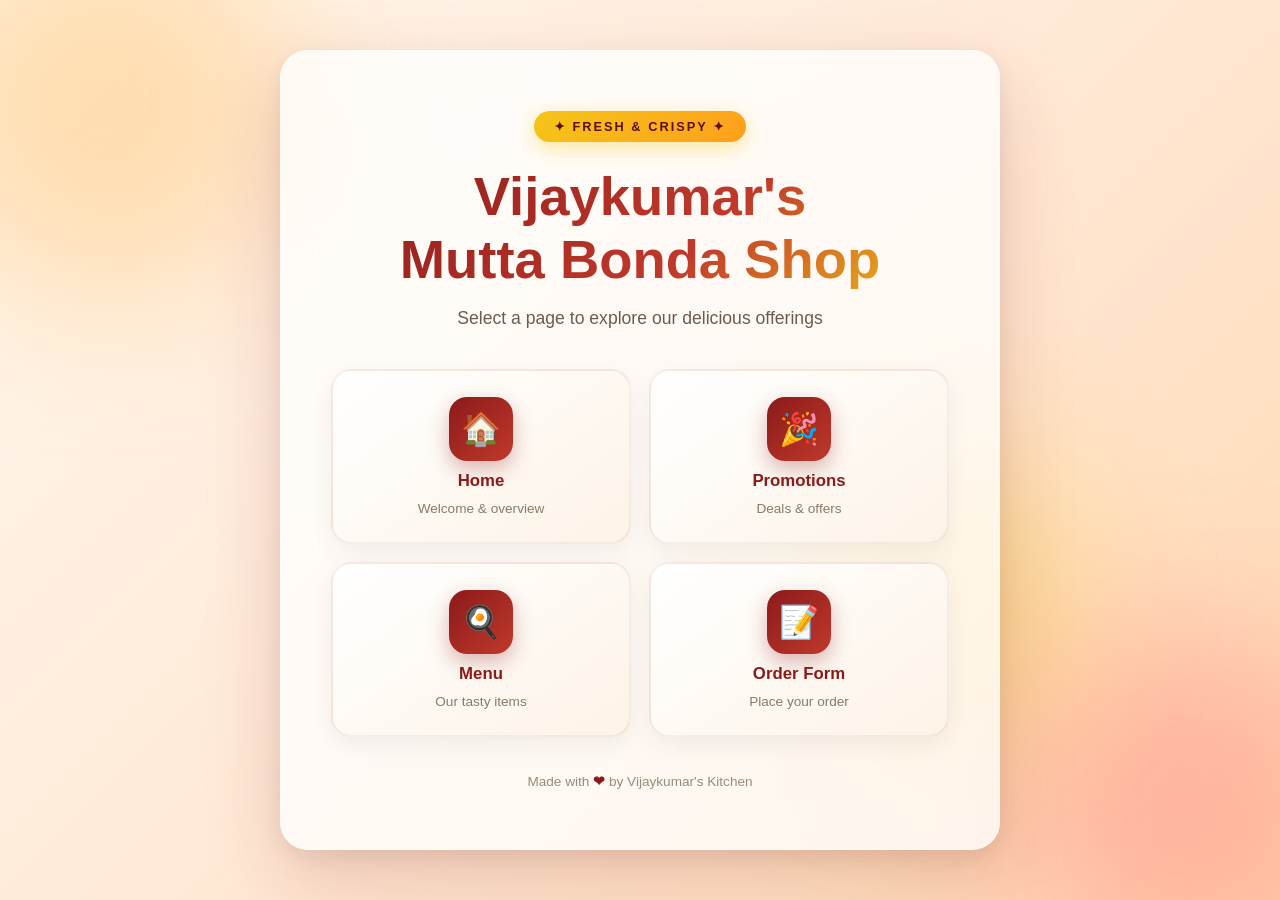
==== index.html @ ca34bf27 "Initial commit - Mutta Bonda Shop website" ====
<!DOCTYPE html>
<html lang="en">
<head>
  <meta charset="utf-8">
  <meta name="viewport" content="width=device-width, initial-scale=1.0">
  <title>Vijaykumar's Mutta Bonda Shop</title>
  <style>
    /* ===== RESET & BASE ===== */
    * { margin: 0; padding: 0; box-sizing: border-box; }

    :root {
      --primary: #8b1a1a;
      --primary-dark: #5c1010;
      --gold: #f5c518;
      --cream: #fff8f0;
      --text: #2b2b2b;
    }

    body {
      font-family: 'Segoe UI', 'Poppins', Arial, sans-serif;
      background: linear-gradient(135deg, #fff8f0 0%, #ffe9d6 50%, #ffd9b3 100%);
      min-height: 100vh;
      display: flex;
      align-items: center;
      justify-content: center;
      padding: 40px 20px;
      overflow-x: hidden;
      position: relative;
    }

    /* ===== ANIMATED BACKGROUND BLOBS ===== */
    .blob {
      position: fixed;
      border-radius: 50%;
      filter: blur(80px);
      opacity: 0.35;
      z-index: 0;
      animation: blobFloat 18s ease-in-out infinite;
    }
    .blob-1 { width: 400px; height: 400px; background: #ffb347; top: -100px; left: -100px; }
    .blob-2 { width: 350px; height: 350px; background: #ff6b6b; bottom: -80px; right: -80px; animation-delay: -6s; }
    .blob-3 { width: 300px; height: 300px; background: #f5c518; top: 50%; left: 60%; animation-delay: -12s; }

    @keyframes blobFloat {
      0%, 100% { transform: translate(0, 0) scale(1); }
      33% { transform: translate(40px, -30px) scale(1.1); }
      66% { transform: translate(-30px, 30px) scale(0.95); }
    }

    /* ===== FLOATING EGG PARTICLES ===== */
    .particle {
      position: fixed;
      bottom: -60px;
      border-radius: 50% 50% 50% 50% / 60% 60% 40% 40%;
      background: radial-gradient(circle at 30% 30%, #fff, #ffe0b2);
      opacity: 0.5;
      z-index: 0;
      animation: floatUp linear infinite;
    }
    @keyframes floatUp {
      0% { transform: translateY(0) rotate(0deg); opacity: 0; }
      10% { opacity: 0.5; }
      90% { opacity: 0.4; }
      100% { transform: translateY(-110vh) rotate(360deg); opacity: 0; }
    }

    /* ===== MAIN CARD ===== */
    .card {
      position: relative;
      z-index: 1;
      background: rgba(255, 255, 255, 0.75);
      backdrop-filter: blur(20px);
      -webkit-backdrop-filter: blur(20px);
      border-radius: 28px;
      padding: 60px 50px;
      max-width: 720px;
      width: 100%;
      text-align: center;
      box-shadow: 0 30px 80px rgba(139, 26, 26, 0.18), 0 8px 24px rgba(0,0,0,0.08);
      border: 1px solid rgba(255,255,255,0.6);
      animation: cardIn 1s cubic-bezier(0.22, 1, 0.36, 1) both;
    }

    @keyframes cardIn {
      0% { opacity: 0; transform: translateY(60px) scale(0.95); }
      100% { opacity: 1; transform: translateY(0) scale(1); }
    }

    /* ===== BADGE ===== */
    .badge {
      display: inline-block;
      background: linear-gradient(135deg, var(--gold), #ff9f1c);
      color: #5c1010;
      font-weight: 700;
      font-size: 0.8rem;
      letter-spacing: 2px;
      text-transform: uppercase;
      padding: 8px 20px;
      border-radius: 50px;
      margin-bottom: 24px;
      animation: badgePulse 2.5s ease-in-out infinite;
      box-shadow: 0 6px 20px rgba(245, 197, 24, 0.4);
    }
    @keyframes badgePulse {
      0%, 100% { transform: scale(1); box-shadow: 0 6px 20px rgba(245,197,24,0.4); }
      50% { transform: scale(1.05); box-shadow: 0 10px 30px rgba(245,197,24,0.6); }
    }

    /* ===== TITLE ===== */
    h1 {
      font-size: clamp(2.2rem, 5vw, 3.4rem);
      color: var(--primary);
      font-weight: 800;
      line-height: 1.15;
      margin-bottom: 16px;
      background: linear-gradient(135deg, var(--primary) 0%, #c0392b 60%, var(--gold) 100%);
      -webkit-background-clip: text;
      background-clip: text;
      -webkit-text-fill-color: transparent;
      animation: titleGlow 3s ease-in-out infinite;
    }
    @keyframes titleGlow {
      0%, 100% { filter: drop-shadow(0 0 0 rgba(245,197,24,0)); }
      50% { filter: drop-shadow(0 4px 18px rgba(245,197,24,0.35)); }
    }

    /* ===== SUBTITLE ===== */
    .subtitle {
      color: #6b5b4e;
      font-size: 1.1rem;
      margin-bottom: 40px;
      animation: fadeUp 1s 0.3s cubic-bezier(0.22, 1, 0.36, 1) both;
    }

    @keyframes fadeUp {
      0% { opacity: 0; transform: translateY(30px); }
      100% { opacity: 1; transform: translateY(0); }
    }

    /* ===== NAV GRID ===== */
    .nav-grid {
      display: grid;
      grid-template-columns: repeat(auto-fit, minmax(240px, 1fr));
      gap: 18px;
      margin-top: 10px;
    }

    .nav-item {
      position: relative;
      display: flex;
      flex-direction: column;
      align-items: center;
      gap: 10px;
      padding: 26px 20px;
      background: linear-gradient(145deg, #ffffff, #fdf3e7);
      border-radius: 20px;
      text-decoration: none;
      color: var(--text);
      border: 2px solid rgba(139, 26, 26, 0.08);
      box-shadow: 0 8px 24px rgba(0,0,0,0.06);
      overflow: hidden;
      transition: transform 0.4s cubic-bezier(0.22, 1, 0.36, 1), box-shadow 0.4s ease, border-color 0.4s ease;
      animation: fadeUp 0.8s cubic-bezier(0.22, 1, 0.36, 1) both;
    }
    .nav-item:nth-child(1) { animation-delay: 0.5s; }
    .nav-item:nth-child(2) { animation-delay: 0.65s; }
    .nav-item:nth-child(3) { animation-delay: 0.8s; }
    .nav-item:nth-child(4) { animation-delay: 0.95s; }

    /* shine sweep */
    .nav-item::before {
      content: '';
      position: absolute;
      top: 0;
      left: -100%;
      width: 100%;
      height: 100%;
      background: linear-gradient(120deg, transparent, rgba(255,255,255,0.6), transparent);
      transition: left 0.6s ease;
    }
    .nav-item:hover::before { left: 100%; }

    .nav-item:hover {
      transform: translateY(-8px) scale(1.03);
      box-shadow: 0 20px 45px rgba(139, 26, 26, 0.18);
      border-color: var(--primary);
    }

    .nav-item:active {
      transform: translateY(-2px) scale(0.98);
    }

    /* icon */
    .icon {
      width: 64px;
      height: 64px;
      border-radius: 18px;
      display: flex;
      align-items: center;
      justify-content: center;
      font-size: 2rem;
      background: linear-gradient(135deg, var(--primary), #c0392b);
      color: #fff;
      box-shadow: 0 8px 20px rgba(139, 26, 26, 0.3);
      transition: transform 0.4s cubic-bezier(0.34, 1.56, 0.64, 1), box-shadow 0.4s ease;
    }
    .nav-item:hover .icon {
      transform: rotate(-8deg) scale(1.15);
      box-shadow: 0 12px 28px rgba(139, 26, 26, 0.45);
    }

    .nav-item .label {
      font-weight: 700;
      font-size: 1.05rem;
      color: var(--primary);
    }
    .nav-item .desc {
      font-size: 0.85rem;
      color: #8a7a6a;
    }

    /* ===== FOOTER ===== */
    .footer {
      margin-top: 36px;
      font-size: 0.85rem;
      color: #9a8a7a;
      animation: fadeUp 1s 1.2s cubic-bezier(0.22, 1, 0.36, 1) both;
    }
    .footer span {
      color: var(--primary);
      font-weight: 700;
    }

    /* ===== RESPONSIVE ===== */
    @media (max-width: 520px) {
      .card { padding: 40px 24px; }
      .nav-grid { grid-template-columns: 1fr; }
    }
  </style>
</head>
<body>

  <!-- Animated background blobs -->
  <div class="blob blob-1"></div>
  <div class="blob blob-2"></div>
  <div class="blob blob-3"></div>

  <!-- Floating egg particles -->
  <div class="particle" style="left:5%; width:22px; height:28px; animation-duration:14s;"></div>
  <div class="particle" style="left:15%; width:14px; height:18px; animation-duration:18s; animation-delay:2s;"></div>
  <div class="particle" style="left:30%; width:18px; height:24px; animation-duration:16s; animation-delay:4s;"></div>
  <div class="particle" style="left:50%; width:12px; height:16px; animation-duration:20s; animation-delay:1s;"></div>
  <div class="particle" style="left:65%; width:20px; height:26px; animation-duration:15s; animation-delay:3s;"></div>
  <div class="particle" style="left:80%; width:16px; height:20px; animation-duration:19s; animation-delay:5s;"></div>
  <div class="particle" style="left:92%; width:24px; height:30px; animation-duration:13s; animation-delay:2.5s;"></div>

  <main class="card">
    <span class="badge">✦ Fresh & Crispy ✦</span>

    <h1>Vijaykumar's<br>Mutta Bonda Shop</h1>

    <p class="subtitle">Select a page to explore our delicious offerings</p>

    <nav class="nav-grid">
      <a class="nav-item" href="basic1.html">
        <div class="icon">🏠</div>
        <div class="label">Home</div>
        <div class="desc">Welcome & overview</div>
      </a>
      <a class="nav-item" href="basic2.html">
        <div class="icon">🎉</div>
        <div class="label">Promotions</div>
        <div class="desc">Deals & offers</div>
      </a>
      <a class="nav-item" href="basic3.html">
        <div class="icon">🍳</div>
        <div class="label">Menu</div>
        <div class="desc">Our tasty items</div>
      </a>
      <a class="nav-item" href="basic4.html">
        <div class="icon">📝</div>
        <div class="label">Order Form</div>
        <div class="desc">Place your order</div>
      </a>
    </nav>

    <p class="footer">Made with <span>❤</span> by Vijaykumar's Kitchen</p>
  </main>

</body>
</html>
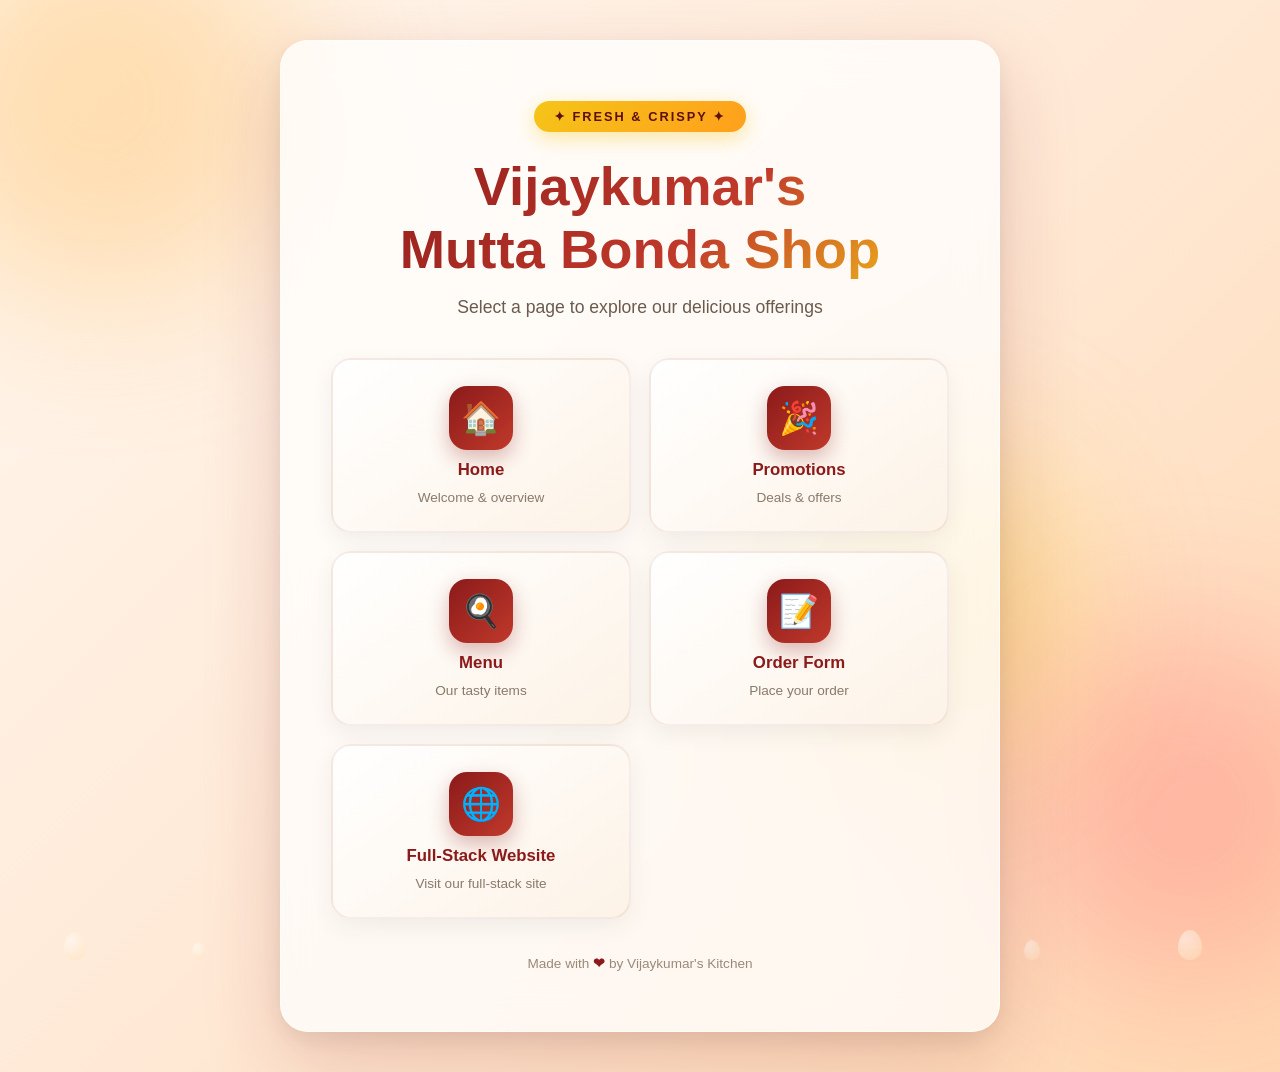
==== commit 7e893adf: "Add Full-Stack Website option to navigation linking to Vercel site" ====
--- a/index.html
+++ b/index.html
@@ -166,6 +166,7 @@
     .nav-item:nth-child(2) { animation-delay: 0.65s; }
     .nav-item:nth-child(3) { animation-delay: 0.8s; }
     .nav-item:nth-child(4) { animation-delay: 0.95s; }
+    .nav-item:nth-child(5) { animation-delay: 1.1s; }
 
     /* shine sweep */
     .nav-item::before {
@@ -282,6 +283,11 @@
         <div class="label">Order Form</div>
         <div class="desc">Place your order</div>
       </a>
+      <a class="nav-item" href="https://mutta-bonda-4w32unbn4-nitheesh-s-cses-projects.vercel.app/#contact" target="_blank" rel="noopener">
+        <div class="icon">🌐</div>
+        <div class="label">Full-Stack Website</div>
+        <div class="desc">Visit our full-stack site</div>
+      </a>
     </nav>
 
     <p class="footer">Made with <span>❤</span> by Vijaykumar's Kitchen</p>
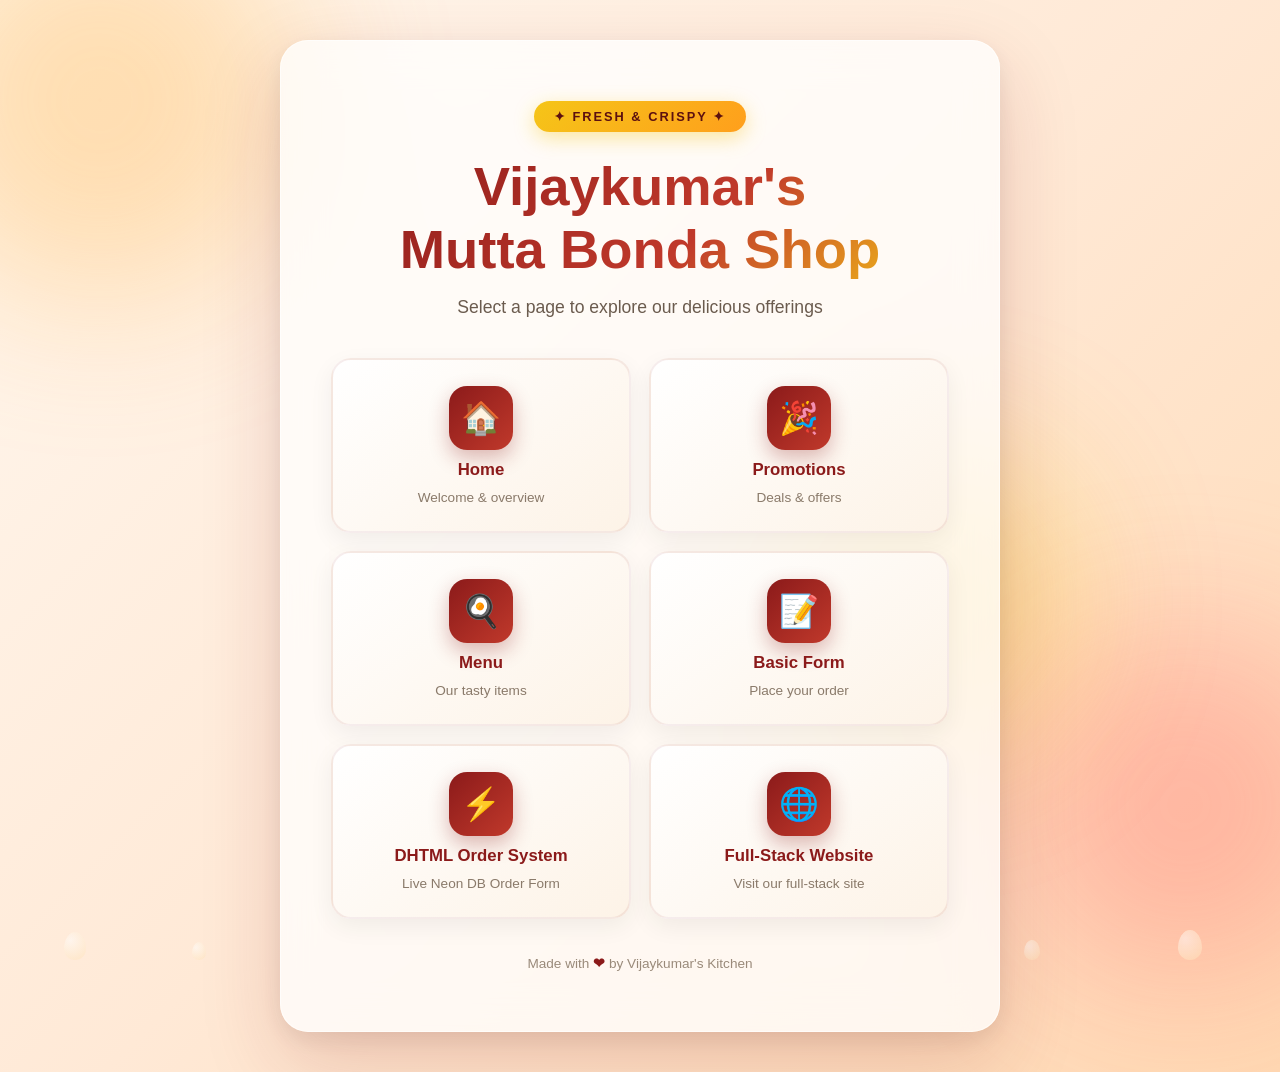
==== commit fe9d3b61: "Add DHTML basic5 order system with Neon PostgreSQL integration, full menu list, CLI helper script, a" ====
--- a/index.html
+++ b/index.html
@@ -1,6 +1,28 @@
 <!DOCTYPE html>
 <html lang="en">
 <head>
+<!--
+  ================================================================================
+  VIJAYKUMAR'S MUTTA BONDA SHOP - MAIN PORTAL HOMEPAGE (index.html)
+  ================================================================================
+  
+  [EXPLANATION & COMMAND LINE GUIDE FOR TEACHER / EVALUATION]
+  --------------------------------------------------------------------------------
+  Purpose:
+  Main landing portal linking all lab assignments (basic1.html to basic5.html).
+  Uses modern CSS Glassmorphism, CSS keyframe animations (@keyframes blobFloat, floatUp),
+  CSS Grid layout, and animated egg particles.
+
+  Terminal Commands for Database & Project Evaluation:
+  --------------------------------------------------------------------------------
+  1. View All CLI Commands   : node db_cli.js --help
+  2. Test Cloud PostgreSQL DB : node db_cli.js --test
+  3. View Saved Orders       : node db_cli.js --list
+  4. View Sales Statistics   : node db_cli.js --stats
+  5. View Shop Menu          : node db_cli.js --menu
+  6. View DB Schema          : node db_cli.js --schema
+  ================================================================================
+-->
   <meta charset="utf-8">
   <meta name="viewport" content="width=device-width, initial-scale=1.0">
   <title>Vijaykumar's Mutta Bonda Shop</title>
@@ -167,6 +189,7 @@
     .nav-item:nth-child(3) { animation-delay: 0.8s; }
     .nav-item:nth-child(4) { animation-delay: 0.95s; }
     .nav-item:nth-child(5) { animation-delay: 1.1s; }
+    .nav-item:nth-child(6) { animation-delay: 1.25s; }
 
     /* shine sweep */
     .nav-item::before {
@@ -280,10 +303,15 @@
       </a>
       <a class="nav-item" href="basic4.html">
         <div class="icon">📝</div>
-        <div class="label">Order Form</div>
+        <div class="label">Basic Form</div>
         <div class="desc">Place your order</div>
       </a>
-      <a class="nav-item" href="https://mutta-bonda-4w32unbn4-nitheesh-s-cses-projects.vercel.app/#contact" target="_blank" rel="noopener">
+      <a class="nav-item" href="basic5.html">
+        <div class="icon">⚡</div>
+        <div class="label">DHTML Order System</div>
+        <div class="desc">Live Neon DB Order Form</div>
+      </a>
+      <a class="nav-item" href="https://mutta-bonda.vercel.app/" target="_blank" rel="noopener">
         <div class="icon">🌐</div>
         <div class="label">Full-Stack Website</div>
         <div class="desc">Visit our full-stack site</div>
